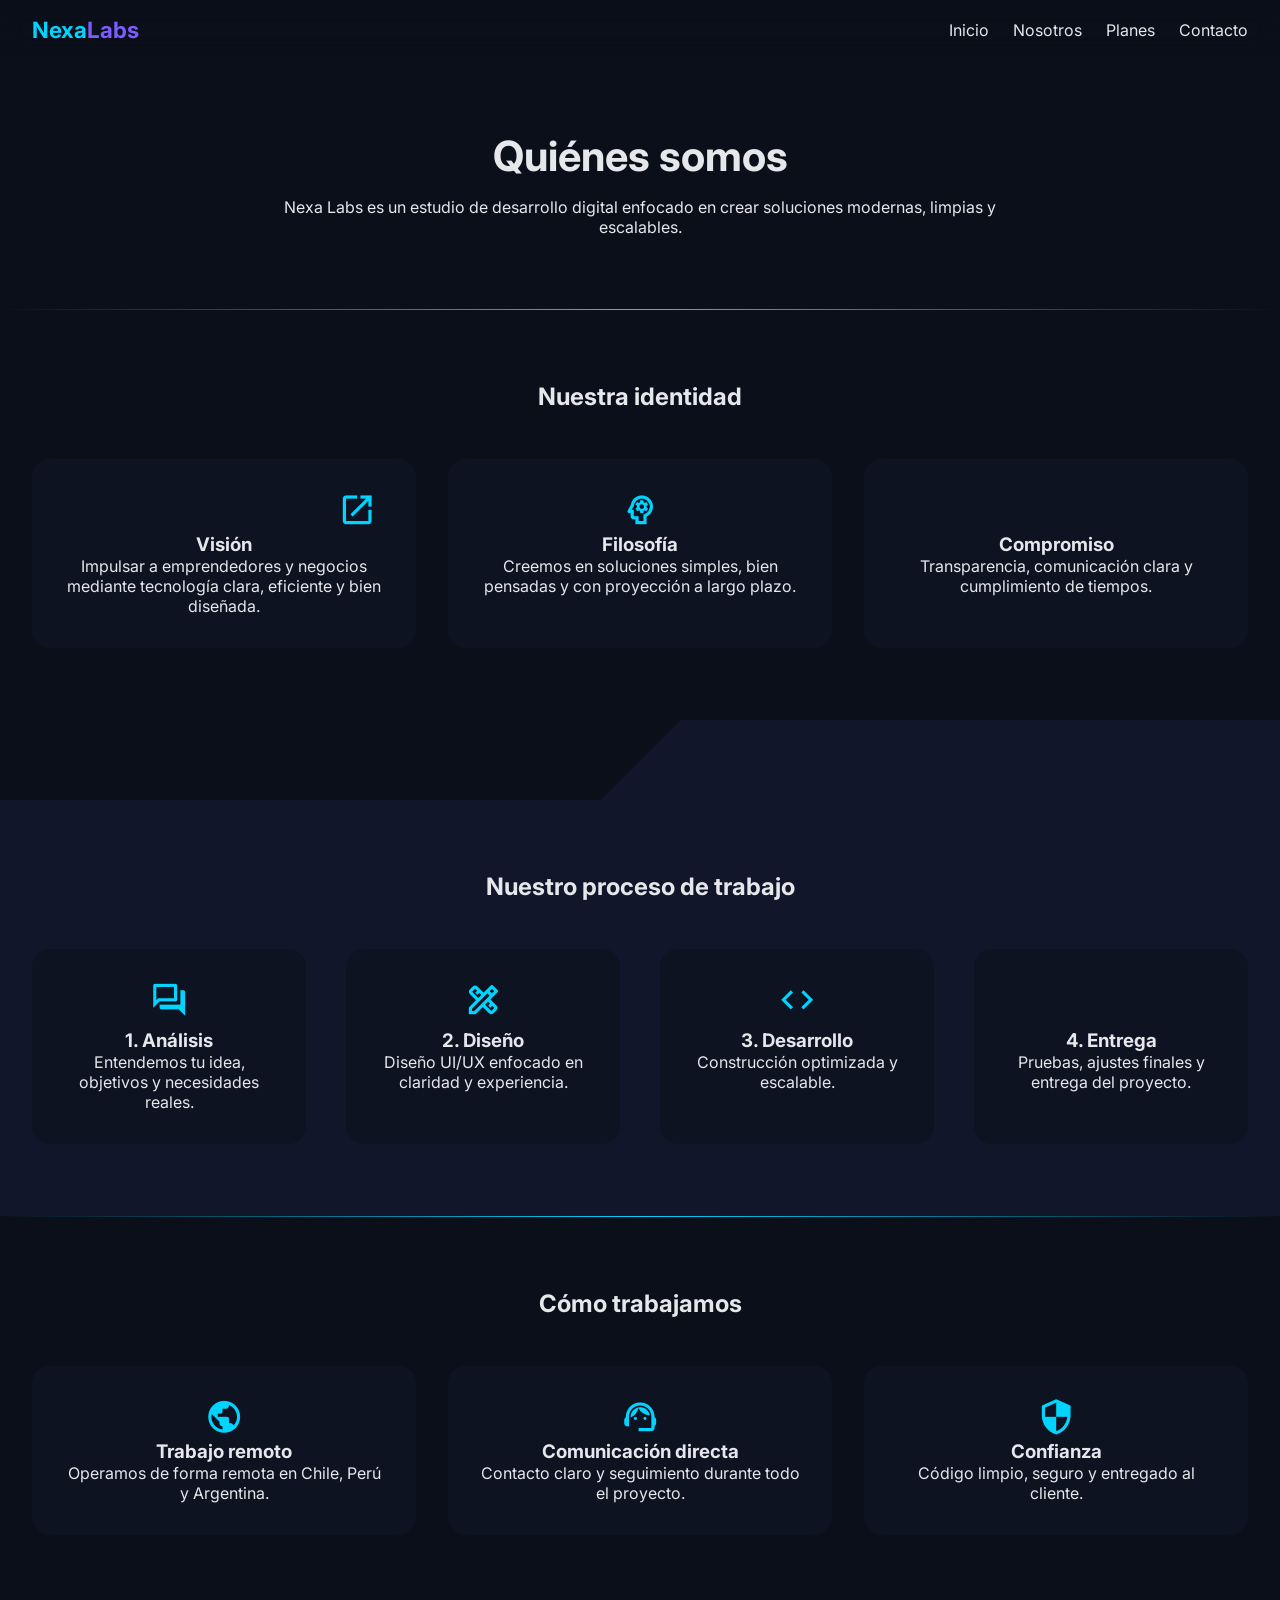
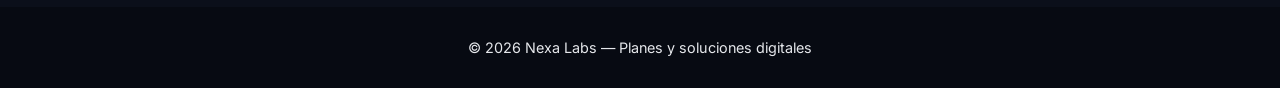
==== About/index.html @ e004b11e "Create" ====
<!DOCTYPE html>
<html lang="es">
<head>
  <meta charset="UTF-8" />
  <meta name="viewport" content="width=device-width, initial-scale=1.0"/>
  <title>Nosotros | Nexa Labs</title>

  <link href="https://fonts.googleapis.com/css2?family=Inter:wght@300;400;600;700&display=swap" rel="stylesheet">
  <link href="https://fonts.googleapis.com/icon?family=Material+Icons+Outlined" rel="stylesheet">

  <link rel="stylesheet" href="../css/styles.css">
</head>
<body>

<!-- Topbar (MISMA QUE HOME) -->
<header class="topbar">
  <div class="logo">
    <span class="logo-primary">Nexa</span><span class="logo-secondary">Labs</span>
  </div>

  <nav class="nav">
    <a href="../">Inicio</a>
    <a href="#">Nosotros</a>
    <a href="../Plans/">Planes</a>
    <a href="../Contact/">Contacto</a>
  </nav>

  <div class="menu-toggle" id="menuToggle">
    <span class="material-icons-outlined">menu</span>
  </div>
</header>

<!-- HERO NOSOTROS -->
<section class="hero hero-small">
  <h1>Quiénes somos</h1>
  <p>
    Nexa Labs es un estudio de desarrollo digital enfocado en crear
    soluciones modernas, limpias y escalables.
  </p>
</section>

<div class="divider"></div>

<!-- IDENTIDAD -->
<section class="section">
  <h2>Nuestra identidad</h2>

  <div class="about-grid">
    <div class="about-card">
      <span class="material-icons-outlined">rocket_launch</span>
      <h3>Visión</h3>
      <p>
        Impulsar a emprendedores y negocios mediante tecnología clara,
        eficiente y bien diseñada.
      </p>
    </div>

    <div class="about-card">
      <span class="material-icons-outlined">psychology</span>
      <h3>Filosofía</h3>
      <p>
        Creemos en soluciones simples, bien pensadas y con proyección
        a largo plazo.
      </p>
    </div>

    <div class="about-card">
      <span class="material-icons-outlined">handshake</span>
      <h3>Compromiso</h3>
      <p>
        Transparencia, comunicación clara y cumplimiento de tiempos.
      </p>
    </div>
  </div>
</section>

<div class="divider angled"></div>

<!-- PROCESO -->
<section class="section alt">
  <h2>Nuestro proceso de trabajo</h2>

  <div class="process">
    <div class="process-step">
      <span class="material-icons-outlined">forum</span>
      <h3>1. Análisis</h3>
      <p>Entendemos tu idea, objetivos y necesidades reales.</p>
    </div>

    <div class="process-step">
      <span class="material-icons-outlined">design_services</span>
      <h3>2. Diseño</h3>
      <p>Diseño UI/UX enfocado en claridad y experiencia.</p>
    </div>

    <div class="process-step">
      <span class="material-icons-outlined">code</span>
      <h3>3. Desarrollo</h3>
      <p>Construcción optimizada y escalable.</p>
    </div>

    <div class="process-step">
      <span class="material-icons-outlined">task_alt</span>
      <h3>4. Entrega</h3>
      <p>Pruebas, ajustes finales y entrega del proyecto.</p>
    </div>
  </div>
</section>

<div class="divider"></div>

<!-- ALCANCE -->
<section class="section">
  <h2>Cómo trabajamos</h2>

  <div class="about-grid">
    <div class="about-card">
      <span class="material-icons-outlined">public</span>
      <h3>Trabajo remoto</h3>
      <p>
        Operamos de forma remota en Chile, Perú y Argentina.
      </p>
    </div>

    <div class="about-card">
      <span class="material-icons-outlined">support_agent</span>
      <h3>Comunicación directa</h3>
      <p>
        Contacto claro y seguimiento durante todo el proyecto.
      </p>
    </div>

    <div class="about-card">
      <span class="material-icons-outlined">security</span>
      <h3>Confianza</h3>
      <p>
        Código limpio, seguro y entregado al cliente.
      </p>
    </div>
  </div>
</section>

<!-- FOOTER -->
<footer id="contact" class="footer">
  <p>© 2026 Nexa Labs — Planes y soluciones digitales</p>
</footer>

<script src="../js/main.js"></script>
</body>
</html>
---- css/styles.css ----
:root {
  --bg-main: #0b0f1a;
  --bg-alt: #11162a;
  --bg-soft: #0e1322;
  --text-main: #e5e7eb;
  --accent-blue: #00d4ff;
  --accent-purple: #7c5cff;
  --ease: cubic-bezier(0.4, 0, 0.2, 1);
}

* {
  margin: 0;
  padding: 0;
  box-sizing: border-box;
  font-family: "Inter", sans-serif;
}

body {
  background: var(--bg-main);
  color: var(--text-main);
}

/* Topbar */
.topbar {
  position: sticky;
  top: 0;
  backdrop-filter: blur(12px);
  background: rgba(11, 15, 26, 0.8);
  display: flex;
  justify-content: space-between;
  align-items: center;
  padding: 1rem 2rem;
  z-index: 100;
}

.logo {
  font-weight: 700;
  font-size: 1.4rem;
}

.logo-primary { color: var(--accent-blue); }
.logo-secondary { color: var(--accent-purple); }

.nav {
  display: flex;
  gap: 1.5rem;
}

.nav a {
  position: relative;
  transition: color 0.25s var(--ease);
}

.nav a::after {
  content: "";
  position: absolute;
  left: 0;
  bottom: -6px;
  width: 0%;
  height: 2px;
  background: linear-gradient(90deg, var(--accent-blue), var(--accent-purple));
  transition: width 0.3s var(--ease);
}

.nav a:hover::after {
  width: 100%;
}

.nav a:hover {
  color: var(--accent-blue);
}

.nav:active {
  color: var(--text-main) ;
  text-decoration: none;
}

/* Hero */
.hero {
  padding: 6rem 2rem;
  text-align: center;
  max-width: 900px;
  margin: auto;
}

.hero h1 {
  font-size: 2.6rem;
  margin-bottom: 1rem;
}

a {
  color: inherit;
  text-decoration: none;
}

/* Dividers */
.divider {
  height: 1px;
  background: linear-gradient(90deg, transparent, var(--accent-blue), transparent);
}

.divider.angled {
  height: 80px;
  background: linear-gradient(135deg, var(--bg-main) 50%, var(--bg-alt) 50%);
}

/* Sections */
.section {
  padding: 4.5rem 2rem;
  text-align: center;
}

.section.alt {
  background: var(--bg-alt);
}

/* About */
.about-grid {
  display: grid;
  gap: 2rem;
  grid-template-columns: repeat(auto-fit, minmax(260px, 1fr));
  margin-top: 3rem;
}

.about-card {
  background: var(--bg-soft);
  padding: 2rem;
  border-radius: 18px;
}

.about-card span {
  font-size: 2.4rem;
  color: var(--accent-blue);
}

/* Plans */
.plans {
  display: grid;
  gap: 2rem;
  grid-template-columns: repeat(auto-fit, minmax(280px, 1fr));
  margin-top: 3rem;
}

.plan-card {
  background: var(--bg-soft);
  padding: 2.5rem;
  border-radius: 20px;
  text-align: left;
}

.plan-card.featured {
  position: relative;
}

.plan-card.featured::before {
  content: "";
  position: absolute;
  inset: -1px;
  border-radius: 20px;
  background: linear-gradient(
    120deg,
    var(--accent-blue),
    var(--accent-purple)
  );
  opacity: 0.25;
  filter: blur(14px);
  z-index: -1;
}


.plan-card ul {
  margin-top: 1.2rem;
  padding-left: 1rem;
}

.plan-card li {
  margin-bottom: 0.6rem;
}

/* Coverage & Payments */
.coverage, .payments {
  display: flex;
  justify-content: center;
  gap: 3rem;
  flex-wrap: wrap;
  margin-top: 2rem;
}

.coverage-item, .payment-item {
  text-align: center;
}

.coverage-item span,
.payment-item span {
  font-size: 2.2rem;
  color: var(--accent-blue);
}

/* Footer */
.footer {
  background: #070a12;
  padding: 2rem;
  text-align: center;
  font-size: 0.9rem;
}

/* Responsive */
.menu-toggle {
  display: none;
}

@media (max-width: 768px) {
  .nav {
    display: none;
  }

  .menu-toggle {
    display: block;
    cursor: pointer;
  }

  .hero h1 {
    font-size: 1.9rem;
  }
}

.reveal {
  opacity: 0;
  transform: translateY(30px);
  transition: all 0.8s var(--ease);
}

.reveal.visible {
  opacity: 1;
  transform: translateY(0);
}

/* Hero más pequeño para subpáginas */
.hero-small {
  padding: 4.5rem 2rem;
  max-width: 800px;
}

/* Proceso */
.process {
  display: grid;
  gap: 2.5rem;
  grid-template-columns: repeat(auto-fit, minmax(240px, 1fr));
  margin-top: 3rem;
}

.process-step {
  background: var(--bg-soft);
  padding: 2rem;
  border-radius: 18px;
  transition: transform 0.35s var(--ease), box-shadow 0.35s var(--ease);
}

.process-step:hover {
  transform: translateY(-6px);
  box-shadow: 0 12px 30px rgba(0, 212, 255, 0.08);
}

.process-step span {
  font-size: 2.4rem;
  color: var(--accent-blue);
  margin-bottom: 0.6rem;
}

/* Precios */
.price {
  margin: 1rem 0;
  font-weight: 600;
  color: var(--accent-blue);
  line-height: 1.5;
}

/* Contacto */
.contact-box {
  max-width: 600px;
  margin: 2.5rem auto 0;
  background: var(--bg-soft);
  padding: 2.5rem;
  border-radius: 20px;
}

.contact-methods {
  display: flex;
  justify-content: center;
  gap: 3rem;
  margin-top: 2rem;
  flex-wrap: wrap;
}

.contact-methods span {
  font-size: 2rem;
  color: var(--accent-purple);
}

.note {
  margin-top: 2rem;
  font-size: 0.9rem;
  opacity: 0.7;
}

.contact-item {
  text-align: center;
}

.contact-item a {
  color: var(--text-main);
  text-decoration: none;
  font-weight: 500;
  transition: color 0.25s var(--ease);
}

.contact-item a:hover {
  color: var(--accent-blue);
}

/* 404 SECTION (NORMAL PAGE STYLE) */
.error-section {
  padding: 140px 0 100px;
  text-align: center;
}

.error-content {
  max-width: 560px;
  margin: 0 auto;
  animation: fadeUp 0.7s ease forwards;
}

.error-code {
  font-size: clamp(90px, 15vw, 140px);
  font-weight: 800;
  line-height: 1;
  margin-bottom: 12px;
  background: linear-gradient(
    135deg,
    var(--accent-blue),
    var(--accent-purple)
  );
  -webkit-background-clip: text;
  -webkit-text-fill-color: transparent;
}

.error-content h2 {
  font-size: 28px;
  margin-bottom: 14px;
}

.error-content p {
  color: var(--text-muted);
  margin-bottom: 36px;
  line-height: 1.6;
}
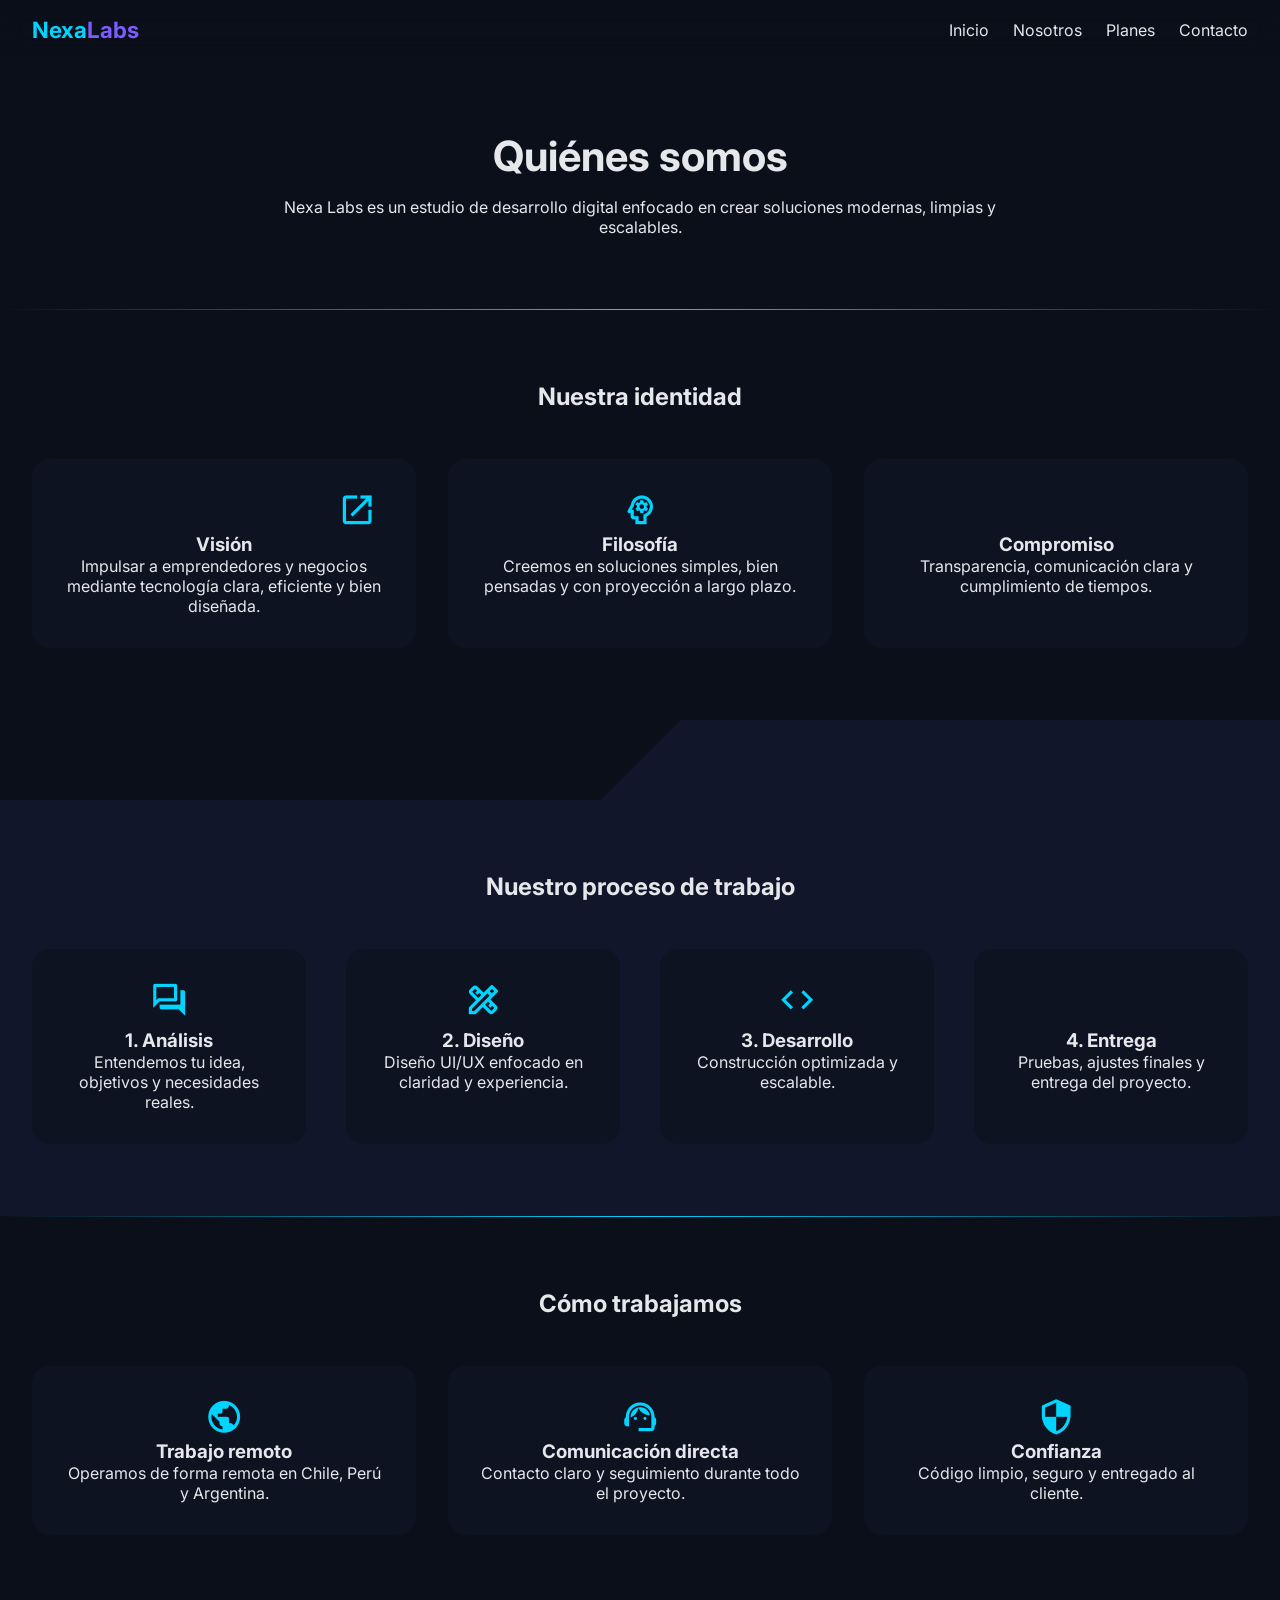
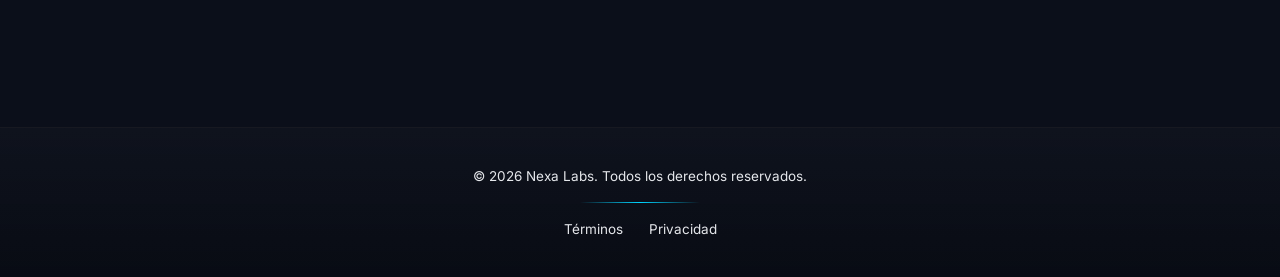
==== commit 5383c15f: "UPD" ====
--- a/About/index.html
+++ b/About/index.html
@@ -3,7 +3,28 @@
 <head>
   <meta charset="UTF-8" />
   <meta name="viewport" content="width=device-width, initial-scale=1.0"/>
-  <title>Nosotros | Nexa Labs</title>
+<title>Nexa Labs - About</title>
+<meta name="title" content="Nexa Labs - Desarrollo Web y Apps">
+<meta name="description" content="Desarrollo de sitios web y aplicaciones modernas para emprendimientos y negocios en Chile, Perú y Argentina.">
+<meta name="keywords" content="desarrollo web, diseño web, apps, software, nexalabs, nexateamx">
+<meta name="author" content="Nexa Labs">
+<meta name="robots" content="index, follow">
+<meta name="language" content="es">
+
+<!-- Open Graph / Facebook -->
+<meta property="og:type" content="website">
+<meta property="og:url" content="https://nexaweb.shop/About">
+<meta property="og:title" content="Nexa Labs - Desarrollo Web y Apps">
+<meta property="og:description" content="Creamos soluciones digitales modernas para negocios y emprendimientos.">
+
+<!-- Twitter -->
+<meta property="twitter:card" content="summary_large_image">
+<meta property="twitter:url" content="https://nexaweb.shop/About">
+<meta property="twitter:title" content="Nexa Labs - Desarrollo Web y Apps">
+<meta property="twitter:description" content="Webs y aplicaciones modernas, rápidas y profesionales.">
+
+<!-- Favicon -->
+<link rel="icon" type="image/png" href="../Assets/Images/Icon.png">
 
   <link href="https://fonts.googleapis.com/css2?family=Inter:wght@300;400;600;700&display=swap" rel="stylesheet">
   <link href="https://fonts.googleapis.com/icon?family=Material+Icons+Outlined" rel="stylesheet">
@@ -141,9 +162,18 @@
 </section>
 
 <!-- FOOTER -->
-<footer id="contact" class="footer">
-  <p>© 2026 Nexa Labs — Planes y soluciones digitales</p>
-</footer>
+<footer class="site-footer">
+    <div class="container footer-content">
+      <p>© 2026 Nexa Labs. Todos los derechos reservados.</p>
+
+      <div class="footer-divider"></div>
+
+      <nav class="footer-links">
+        <a href="../Terms-of-Services/">Términos</a>
+        <a href="../Privacy-Policy/">Privacidad</a>
+      </nav>
+    </div>
+  </footer>
 
 <script src="../js/main.js"></script>
 </body>
--- a/css/styles.css
+++ b/css/styles.css
@@ -196,13 +196,120 @@
   color: var(--accent-blue);
 }
 
-/* Footer */
-.footer {
-  background: #070a12;
-  padding: 2rem;
-  text-align: center;
-  font-size: 0.9rem;
-}
+/* FOOTER MINIMAL */
+.site-footer {
+  margin-top: 120px;
+  padding: 40px 0;
+  background: linear-gradient(
+    to bottom,
+    rgba(255, 255, 255, 0.015),
+    rgba(0, 0, 0, 0.25)
+  );
+  border-top: 1px solid rgba(255, 255, 255, 0.06);
+}
+
+.footer-content {
+  display: flex;
+  flex-direction: column;
+  align-items: center;
+  text-align: center;
+  gap: 18px;
+}
+
+/* Copy */
+.footer-content p {
+  font-size: 13.5px;
+  color: var(--text-muted);
+}
+
+/* Divider */
+.footer-divider {
+  width: 120px;
+  height: 1px;
+  background: linear-gradient(
+    to right,
+    transparent,
+    var(--accent-blue),
+    transparent
+  );
+}
+
+/* Links */
+.footer-links {
+  display: flex;
+  gap: 26px;
+}
+
+.footer-links a {
+  font-size: 13.5px;
+  color: var(--text-muted);
+  text-decoration: none;
+  position: relative;
+  transition: color 0.25s var(--ease);
+}
+
+.footer-links a::after {
+  content: "";
+  position: absolute;
+  left: 0;
+  bottom: -4px;
+  width: 0;
+  height: 1px;
+  background: var(--accent-blue);
+  transition: width 0.25s var(--ease);
+}
+
+.footer-links a:hover {
+  color: var(--accent-blue);
+}
+
+.footer-links a:hover::after {
+  width: 100%;
+}
+
+/* Mobile */
+@media (max-width: 480px) {
+  .footer-links {
+    gap: 18px;
+  }
+}
+
+/* LEGAL PAGES */
+.legal-section {
+  padding: 140px 0 100px;
+}
+
+.legal-content {
+  max-width: 820px;
+  margin: 0 auto;
+}
+
+.legal-content h1 {
+  font-size: clamp(32px, 5vw, 44px);
+  margin-bottom: 6px;
+}
+
+.legal-updated {
+  color: var(--text-muted);
+  font-size: 14px;
+  margin-bottom: 40px;
+}
+
+.legal-content section {
+  margin-bottom: 32px;
+}
+
+.legal-content h2 {
+  font-size: 20px;
+  margin-bottom: 10px;
+}
+
+.legal-content p {
+  color: var(--text-muted);
+  line-height: 1.7;
+  font-size: 15.5px;
+}
+
 
 /* Responsive */
 .menu-toggle {
@@ -354,3 +461,4 @@
   margin-bottom: 36px;
   line-height: 1.6;
 }
+
